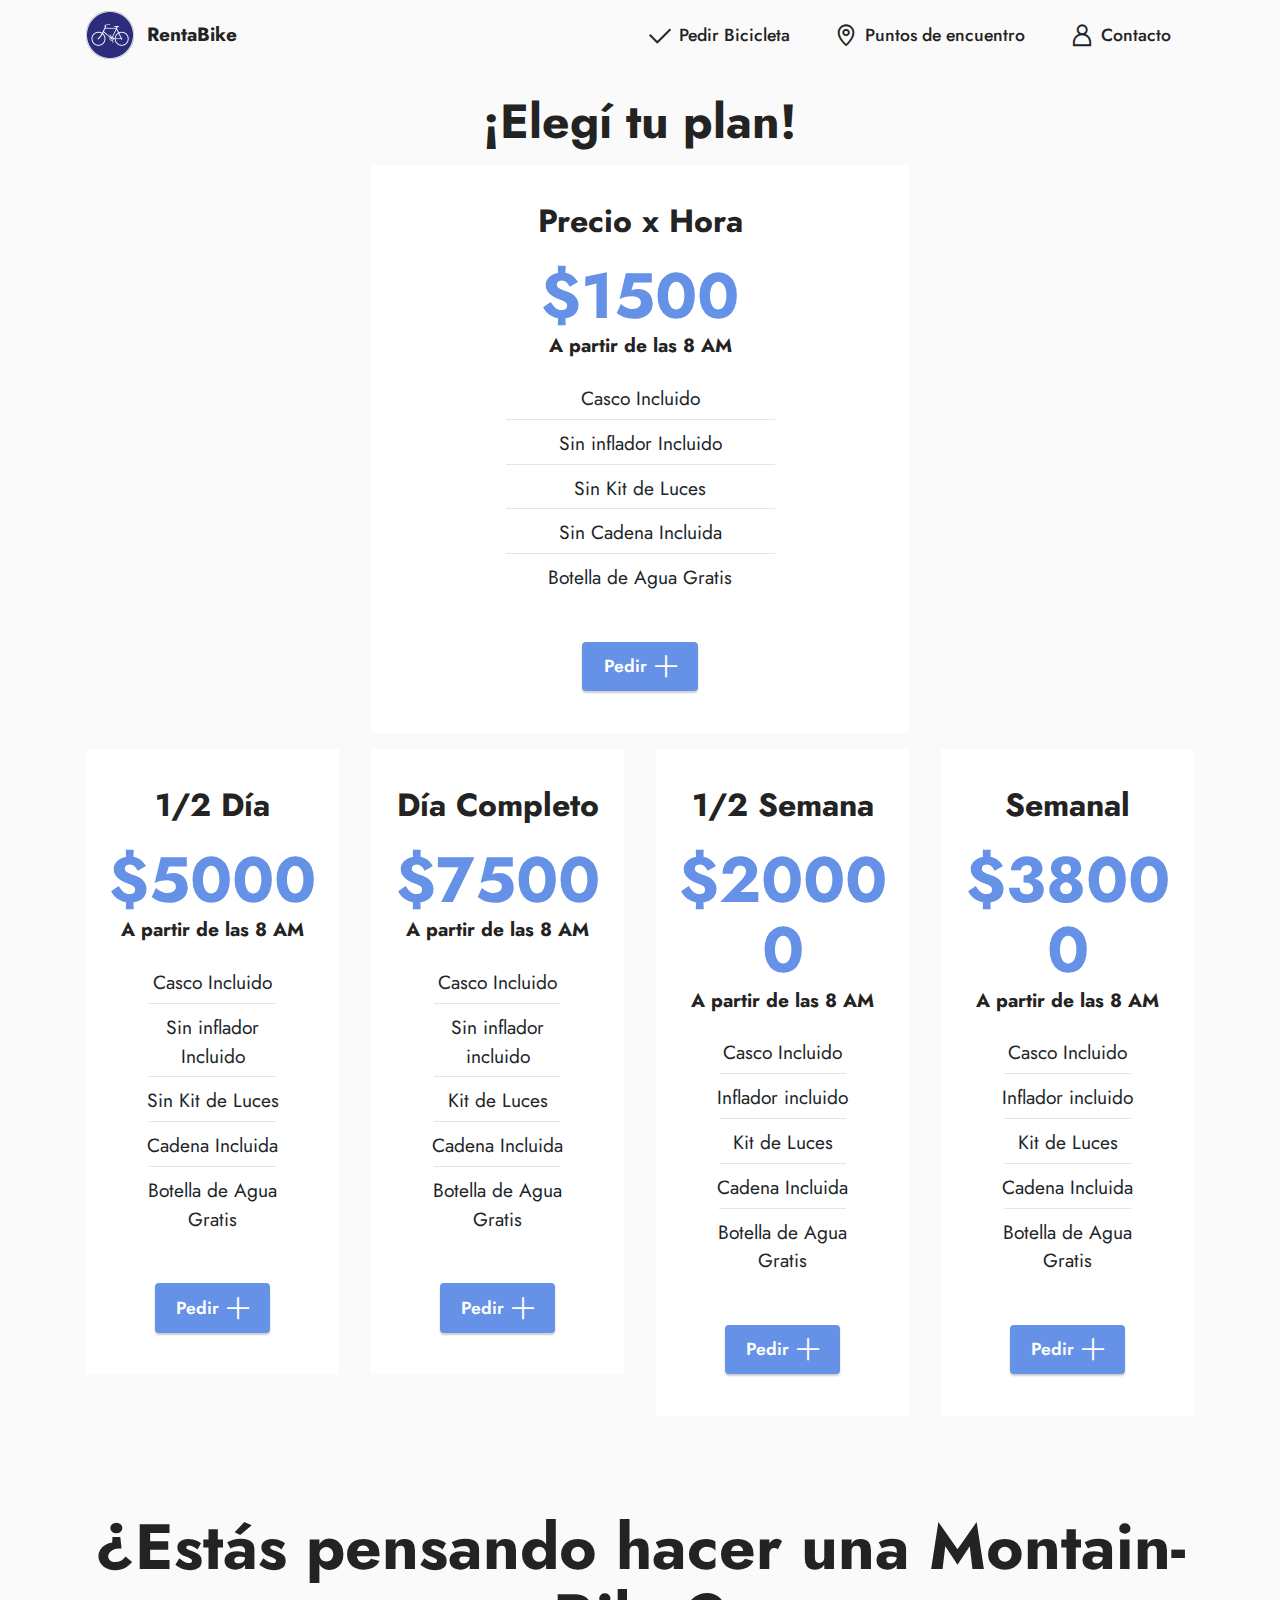
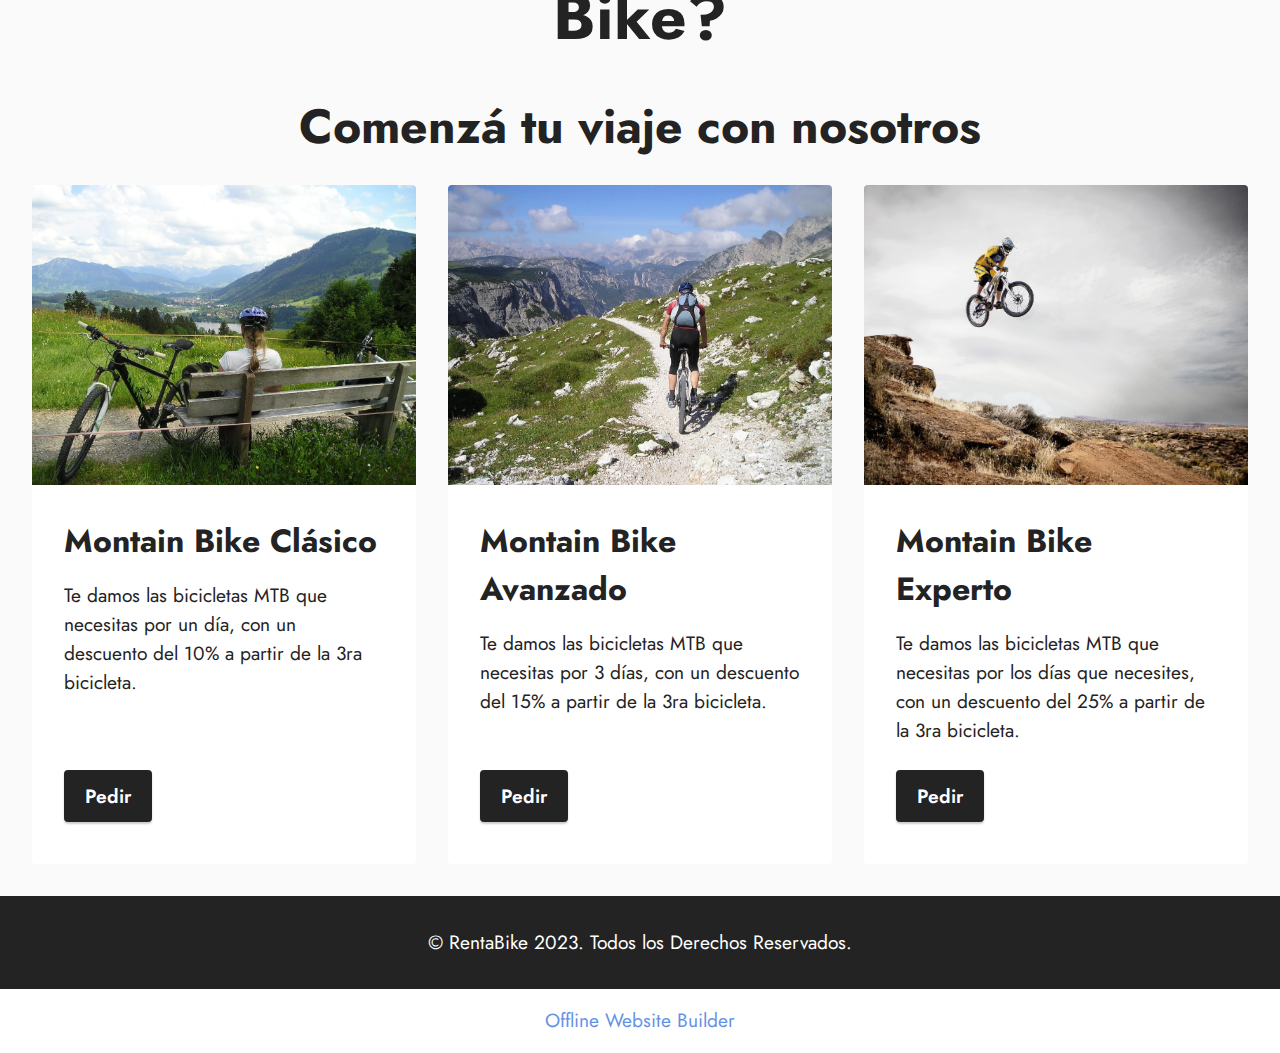
==== page1.html @ 51bd8c71 "Primer Commit" ====
<!DOCTYPE html>
<html  >
<head>
  <!-- Site made with Mobirise Website Builder v5.9.6, https://mobirise.com -->
  <meta charset="UTF-8">
  <meta http-equiv="X-UA-Compatible" content="IE=edge">
  <meta name="generator" content="Mobirise v5.9.6, mobirise.com">
  <meta name="viewport" content="width=device-width, initial-scale=1, minimum-scale=1">
  <link rel="shortcut icon" href="assets/images/mbr-96x96.png" type="image/x-icon">
  <meta name="description" content="">
  
  
  <title>Bicicletas</title>
  <link rel="stylesheet" href="assets/web/assets/mobirise-icons2/mobirise2.css">
  <link rel="stylesheet" href="assets/bootstrap/css/bootstrap.min.css">
  <link rel="stylesheet" href="assets/bootstrap/css/bootstrap-grid.min.css">
  <link rel="stylesheet" href="assets/bootstrap/css/bootstrap-reboot.min.css">
  <link rel="stylesheet" href="assets/dropdown/css/style.css">
  <link rel="stylesheet" href="assets/socicon/css/styles.css">
  <link rel="stylesheet" href="assets/theme/css/style.css">
  <link rel="preload" href="https://fonts.googleapis.com/css?family=Jost:100,200,300,400,500,600,700,800,900,100i,200i,300i,400i,500i,600i,700i,800i,900i&display=swap" as="style" onload="this.onload=null;this.rel='stylesheet'">
  <noscript><link rel="stylesheet" href="https://fonts.googleapis.com/css?family=Jost:100,200,300,400,500,600,700,800,900,100i,200i,300i,400i,500i,600i,700i,800i,900i&display=swap"></noscript>
  <link rel="preload" as="style" href="assets/mobirise/css/mbr-additional.css"><link rel="stylesheet" href="assets/mobirise/css/mbr-additional.css" type="text/css">

  
  
  
</head>
<body>
  
  <section data-bs-version="5.1" class="menu menu2 cid-tW7ZbCEOhx" once="menu" id="menu2-1k">
    
    <nav class="navbar navbar-dropdown navbar-expand-lg">
        <div class="container">
            <div class="navbar-brand">
                <span class="navbar-logo">
                    <a href="index.html">
                        <img src="assets/images/mbr-96x96.png" alt="Home" style="height: 3rem;">
                    </a>
                </span>
                <span class="navbar-caption-wrap"><a class="navbar-caption text-black text-primary display-7" href="index.html">RentaBike</a></span>
            </div>
            <button class="navbar-toggler" type="button" data-toggle="collapse" data-bs-toggle="collapse" data-target="#navbarSupportedContent" data-bs-target="#navbarSupportedContent" aria-controls="navbarNavAltMarkup" aria-expanded="false" aria-label="Toggle navigation">
                <div class="hamburger">
                    <span></span>
                    <span></span>
                    <span></span>
                    <span></span>
                </div>
            </button>
            <div class="collapse navbar-collapse" id="navbarSupportedContent">
                <ul class="navbar-nav nav-dropdown nav-right" data-app-modern-menu="true"><li class="nav-item"><a class="nav-link link text-black text-primary display-4" href="page1.html"><span class="mobi-mbri mobi-mbri-success mbr-iconfont mbr-iconfont-btn"></span>Pedir Bicicleta</a></li><li class="nav-item"><a class="nav-link link text-black text-primary display-4" href="page2.html"><span class="mobi-mbri mobi-mbri-map-pin mbr-iconfont mbr-iconfont-btn"></span>Puntos de encuentro</a></li>
                    <li class="nav-item"><a class="nav-link link text-black text-primary display-4" href="page3.html"><span class="mobi-mbri mobi-mbri-user mbr-iconfont mbr-iconfont-btn"></span>Contacto</a></li></ul>
                
                
            </div>
        </div>
    </nav>
</section>

<section data-bs-version="5.1" class="social2 cid-tW6Qi26szU" id="share2-2">
    
     
    
    
    

    <div class="container">
        <div class="media-container-row">
            <div class="col-12">
                <h3 class="mbr-section-title align-center mb-3 mbr-fonts-style display-2">
                    <strong>¡Elegí tu plan!</strong></h3>
                <div>
                    <div class="mbr-social-likes align-center" data-counters="false">
                        
                        
                        
                        
                        
                        
                    </div>
                </div>
            </div>
        </div>
    </div>
</section>

<section data-bs-version="5.1" class="pricing2 cid-tWdb8xZKdQ" id="pricing2-1r">
    

    
    
    <div class="container">
        <div class="row justify-content-center">
            <div class="col-12 col-md-6 align-center">
                <div class="plan">
                    <div class="plan-header">
                        <h6 class="plan-title mbr-fonts-style mb-3 display-5">
                            <strong>Precio x Hora</strong></h6>
                        <div class="plan-price">
                            <p class="price mbr-fonts-style m-0 display-1"><strong>$1500</strong></p>
                            <p class="price-term mbr-fonts-style mb-3 display-7"><strong>A partir de las 8 AM</strong></p>
                        </div>
                    </div>
                    <div class="plan-body">
                        <div class="plan-list mb-4">
                            <ul class="list-group mbr-fonts-style list-group-flush display-7">
                                <li class="list-group-item">Casco Incluido</li><li class="list-group-item">Sin inflador Incluido</li><li class="list-group-item">Sin Kit de Luces</li><li class="list-group-item">Sin Cadena Incluida</li><li class="list-group-item"><span style="background-color: transparent; font-size: 1.2rem;">Botella de Agua Gratis</span></li>
                            </ul>
                        </div>
                        <div class="mbr-section-btn text-center"><a href="page11.html" class="btn btn-primary display-4"><span class="mobi-mbri mobi-mbri-plus mbr-iconfont mbr-iconfont-btn"></span>Pedir</a></div>
                    </div>
                </div>
            </div>
            
            
            
        </div>
    </div>
</section>

<section data-bs-version="5.1" class="pricing2 cid-tWdaLmW8E3" id="pricing2-1q">
    

    
    
    <div class="container">
        <div class="row justify-content-center">
            <div class="col-12 col-md-6 align-center col-lg-3">
                <div class="plan">
                    <div class="plan-header">
                        <h6 class="plan-title mbr-fonts-style mb-3 display-5">
                            <strong>1/2 Día</strong></h6>
                        <div class="plan-price">
                            <p class="price mbr-fonts-style m-0 display-1"><strong>$5000</strong></p>
                            <p class="price-term mbr-fonts-style mb-3 display-7"><strong>A partir de las 8 AM</strong></p>
                        </div>
                    </div>
                    <div class="plan-body">
                        <div class="plan-list mb-4">
                            <ul class="list-group mbr-fonts-style list-group-flush display-7">
                                <li class="list-group-item">Casco Incluido</li><li class="list-group-item">Sin inflador Incluido</li><li class="list-group-item"><span style="background-color: transparent; font-size: 1.2rem;">Sin Kit de Luces</span></li><li class="list-group-item"><span style="background-color: transparent; font-size: 1.2rem;">Cadena Incluida</span></li><li class="list-group-item">Botella de Agua Gratis</li>
                            </ul>
                        </div>
                        <div class="mbr-section-btn text-center"><a href="page4.html" class="btn btn-primary display-4"><span class="mobi-mbri mobi-mbri-plus mbr-iconfont mbr-iconfont-btn"></span>Pedir</a></div>
                    </div>
                </div>
            </div>
            <div class="col-12 col-md-6 align-center col-lg-3">
                <div class="plan">
                    <div class="plan-header">
                        <h6 class="plan-title mbr-fonts-style mb-3 display-5">
                            <strong>Día Completo</strong></h6>
                        <div class="plan-price">
                            <p class="price mbr-fonts-style m-0 display-1"><strong>$7500</strong></p>
                            <p class="price-term mbr-fonts-style mb-3 display-7"><strong>A partir de las 8 AM</strong></p>
                        </div>
                    </div>
                    <div class="plan-body">
                        <div class="plan-list mb-4">
                            <ul class="list-group mbr-fonts-style list-group-flush display-7">
                                <li class="list-group-item">Casco Incluido</li><li class="list-group-item">Sin inflador incluido</li><li class="list-group-item">Kit de Luces</li><li class="list-group-item">Cadena Incluida</li><li class="list-group-item">Botella de Agua Gratis</li>
                            </ul>
                        </div>
                        <div class="mbr-section-btn text-center"><a href="page6.html" class="btn btn-primary display-4"><span class="mobi-mbri mobi-mbri-plus mbr-iconfont mbr-iconfont-btn"></span>Pedir</a></div>
                    </div>
                </div>
            </div>
            <div class="col-12 col-md-6 align-center col-lg-3">
                <div class="plan">
                    <div class="plan-header">
                        <h6 class="plan-title mbr-fonts-style mb-3 display-5">
                            <strong>1/2 Semana</strong></h6>
                        <div class="plan-price">
                            <p class="price mbr-fonts-style m-0 display-1"><strong>$20000</strong></p>
                            <p class="price-term mbr-fonts-style mb-3 display-7"><strong>A partir de las 8 AM</strong></p>
                        </div>
                    </div>
                    <div class="plan-body">
                        <div class="plan-list mb-4">
                            <ul class="list-group mbr-fonts-style list-group-flush display-7">
                                <li class="list-group-item">Casco Incluido</li><li class="list-group-item">Inflador incluido</li><li class="list-group-item">Kit de Luces</li><li class="list-group-item">Cadena Incluida</li><li class="list-group-item">Botella de Agua Gratis</li>
                            </ul>
                        </div>
                        <div class="mbr-section-btn text-center"><a href="page7.html" class="btn btn-primary display-4"><span class="mobi-mbri mobi-mbri-plus mbr-iconfont mbr-iconfont-btn"></span>Pedir</a></div>
                    </div>
                </div>
            </div>
            <div class="col-12 col-md-6 align-center col-lg-3">
                <div class="plan">
                    <div class="plan-header">
                        <h6 class="plan-title mbr-fonts-style mb-3 display-5">
                            <strong>Semanal</strong></h6>
                        <div class="plan-price">
                            <p class="price mbr-fonts-style m-0 display-1"><strong>$38000</strong></p>
                            <p class="price-term mbr-fonts-style mb-3 display-7"><strong>A partir de las 8 AM</strong></p>
                        </div>
                    </div>
                    <div class="plan-body">
                        <div class="plan-list mb-4">
                            <ul class="list-group mbr-fonts-style list-group-flush display-7">
                                <li class="list-group-item">Casco Incluido</li><li class="list-group-item"><span style="background-color: transparent; font-size: 1.2rem;">Inflador incluido</span><br></li>
                                <li class="list-group-item">Kit de Luces</li><li class="list-group-item">Cadena Incluida</li>
                                <li class="list-group-item">Botella de Agua Gratis</li>
                            </ul>
                        </div>
                        <div class="mbr-section-btn text-center"><a href="page5.html" class="btn btn-primary display-4"><span class="mobi-mbri mobi-mbri-plus mbr-iconfont mbr-iconfont-btn"></span>Pedir</a></div>
                    </div>
                </div>
            </div>
        </div>
    </div>
</section>

<section data-bs-version="5.1" class="social1 cid-tW6UakWkNf" id="share1-7">
    
    

    
    

    <div class="container">
        <div class="media-container-row">
            <div class="col-12">
                <h3 class="mbr-section-title mb-3 align-center mbr-fonts-style display-1"><strong>¿Estás pensando hacer una Montain-Bike?</strong></h3>
                <div>
                    <div class="mbr-social-likes align-center">
                        
                        
                        
                        
                        
                        
                    </div>
                </div>
            </div>
        </div>
    </div>
</section>

<section data-bs-version="5.1" class="features4 cid-tW6URgo2TS" id="features4-8">
    
    
    <div class="container-fluid">
        <div class="mbr-section-head">
            <h4 class="mbr-section-title mbr-fonts-style align-center mb-0 display-2"><strong>Comenzá tu viaje con nosotros</strong></h4>
            
        </div>
        <div class="row mt-4">
            <div class="item features-image сol-12 col-md-6 col-lg-4">
                <div class="item-wrapper">
                    <div class="item-img">
                        <img src="assets/images/mbr-1139x854.jpg" alt="Mobirise Website Builder" title="">
                    </div>
                    <div class="item-content">
                        <h5 class="item-title mbr-fonts-style display-5"><strong>Montain Bike Clásico</strong></h5>
                        
                        <p class="mbr-text mbr-fonts-style mt-3 display-7">Te damos las bicicletas MTB que necesitas por un día, con un descuento del 10% a partir de la 3ra bicicleta.</p>
                    </div>
                    <div class="mbr-section-btn item-footer mt-2"><a href="page8.html" class="btn item-btn btn-black display-7">Pedir</a></div>
                </div>
            </div>
            <div class="item features-image сol-12 col-md-6 col-lg-4">
                <div class="item-wrapper">
                    <div class="item-img">
                        <img src="assets/images/mbr-1-1139x854.jpg" alt="Mobirise Website Builder" title="">
                    </div>
                    <div class="item-content">
                        <h5 class="item-title mbr-fonts-style display-5"><strong>Montain Bike Avanzado</strong></h5>
                        
                        <p class="mbr-text mbr-fonts-style mt-3 display-7">Te damos las bicicletas MTB que necesitas por 3 días, con un descuento del 15% a partir de la 3ra bicicleta.</p>
                    </div>
                    <div class="mbr-section-btn item-footer mt-2"><a href="page9.html" class="btn item-btn btn-black display-7">Pedir</a></div>
                </div>
            </div>
            <div class="item features-image сol-12 col-md-6 col-lg-4">
                <div class="item-wrapper">
                    <div class="item-img">
                        <img src="assets/images/mbr-1139x759.jpg" alt="Mobirise Website Builder" title="">
                    </div>
                    <div class="item-content">
                        <h5 class="item-title mbr-fonts-style display-5"><strong>Montain Bike Experto</strong></h5>
                        
                        <p class="mbr-text mbr-fonts-style mt-3 display-7">Te damos las bicicletas MTB que necesitas por los días que necesites, con un descuento del 25% a partir de la 3ra bicicleta.<br></p>
                    </div>
                    <div class="mbr-section-btn item-footer mt-2"><a href="page10.html" class="btn item-btn btn-black display-7">Pedir</a></div>
                </div>
            </div>

        </div>
    </div>
</section>

<section data-bs-version="5.1" class="footer3 cid-tW7lZxA2Q6" once="footers" id="footer3-c">

    

    

    <div class="container">
        <div class="row align-center mbr-white">
            
            
            <div class="row row-copirayt">
                <p class="mbr-text mb-0 mbr-fonts-style mbr-white align-center display-7">
                    © RentaBike 2023. Todos los Derechos Reservados.
                </p>
            </div>
        </div>
    </div>
</section><section class="display-7" style="padding: 0;align-items: center;justify-content: center;flex-wrap: wrap;    align-content: center;display: flex;position: relative;height: 4rem;"><a href="https://mobiri.se/3109960" style="flex: 1 1;height: 4rem;position: absolute;width: 100%;z-index: 1;"><img alt="" style="height: 4rem;" src="[data-uri]"></a><p style="margin: 0;text-align: center;" class="display-7">&#8204;</p><a style="z-index:1" href="https://mobirise.com/offline-website-builder.html">Offline Website Builder</a></section><script src="assets/bootstrap/js/bootstrap.bundle.min.js"></script>  <script src="assets/smoothscroll/smooth-scroll.js"></script>  <script src="assets/ytplayer/index.js"></script>  <script src="assets/dropdown/js/navbar-dropdown.js"></script>  <script src="assets/sociallikes/social-likes.js"></script>  <script src="assets/theme/js/script.js"></script>  
  
  
</body>
</html>
---- assets/web/assets/mobirise-icons2/mobirise2.css ----
@font-face {
  font-family: 'Moririse2';
  font-display: swap;
  src:  url('mobirise2.eot?f2bix4');
  src:  url('mobirise2.eot?f2bix4#iefix') format('embedded-opentype'),
    url('mobirise2.ttf?f2bix4') format('truetype'),
    url('mobirise2.woff?f2bix4') format('woff'),
    url('mobirise2.svg?f2bix4#mobirise2') format('svg');
  font-weight: normal;
  font-style: normal;
}

[class^="mobi-"], [class*=" mobi-"] {
  /* use !important to prevent issues with browser extensions that change fonts */
  font-family: 'Moririse2' !important;
  speak: none;
  font-style: normal;
  font-weight: normal;
  font-variant: normal;
  text-transform: none;
  line-height: 1;

  /* Better Font Rendering =========== */
  -webkit-font-smoothing: antialiased;
  -moz-osx-font-smoothing: grayscale;
}

.mobi-mbri-add-submenu:before {
  content: "\e900";
}
.mobi-mbri-alert:before {
  content: "\e901";
}
.mobi-mbri-align-center:before {
  content: "\e902";
}
.mobi-mbri-align-justify:before {
  content: "\e903";
}
.mobi-mbri-align-left:before {
  content: "\e904";
}
.mobi-mbri-align-right:before {
  content: "\e905";
}
.mobi-mbri-android:before {
  content: "\e906";
}
.mobi-mbri-apple:before {
  content: "\e907";
}
.mobi-mbri-arrow-down:before {
  content: "\e908";
}
.mobi-mbri-arrow-next:before {
  content: "\e909";
}
.mobi-mbri-arrow-prev:before {
  content: "\e90a";
}
.mobi-mbri-arrow-up:before {
  content: "\e90b";
}
.mobi-mbri-bold:before {
  content: "\e90c";
}
.mobi-mbri-bookmark:before {
  content: "\e90d";
}
.mobi-mbri-bootstrap:before {
  content: "\e90e";
}
.mobi-mbri-briefcase:before {
  content: "\e90f";
}
.mobi-mbri-browse:before {
  content: "\e910";
}
.mobi-mbri-bulleted-list:before {
  content: "\e911";
}
.mobi-mbri-calendar:before {
  content: "\e912";
}
.mobi-mbri-camera:before {
  content: "\e913";
}
.mobi-mbri-cart-add:before {
  content: "\e914";
}
.mobi-mbri-cart-full:before {
  content: "\e915";
}
.mobi-mbri-cash:before {
  content: "\e916";
}
.mobi-mbri-change-style:before {
  content: "\e917";
}
.mobi-mbri-chat:before {
  content: "\e918";
}
.mobi-mbri-clock:before {
  content: "\e919";
}
.mobi-mbri-close:before {
  content: "\e91a";
}
.mobi-mbri-cloud:before {
  content: "\e91b";
}
.mobi-mbri-code:before {
  content: "\e91c";
}
.mobi-mbri-contact-form:before {
  content: "\e91d";
}
.mobi-mbri-credit-card:before {
  content: "\e91e";
}
.mobi-mbri-cursor-click:before {
  content: "\e91f";
}
.mobi-mbri-cust-feedback:before {
  content: "\e920";
}
.mobi-mbri-database:before {
  content: "\e921";
}
.mobi-mbri-delivery:before {
  content: "\e922";
}
.mobi-mbri-desktop:before {
  content: "\e923";
}
.mobi-mbri-devices:before {
  content: "\e924";
}
.mobi-mbri-down:before {
  content: "\e925";
}
.mobi-mbri-download-2:before {
  content: "\e926";
}
.mobi-mbri-download:before {
  content: "\e927";
}
.mobi-mbri-drag-n-drop-2:before {
  content: "\e928";
}
.mobi-mbri-drag-n-drop:before {
  content: "\e929";
}
.mobi-mbri-edit-2:before {
  content: "\e92a";
}
.mobi-mbri-edit:before {
  content: "\e92b";
}
.mobi-mbri-error:before {
  content: "\e92c";
}
.mobi-mbri-extension:before {
  content: "\e92d";
}
.mobi-mbri-features:before {
  content: "\e92e";
}
.mobi-mbri-file:before {
  content: "\e92f";
}
.mobi-mbri-flag:before {
  content: "\e930";
}
.mobi-mbri-folder:before {
  content: "\e931";
}
.mobi-mbri-gift:before {
  content: "\e932";
}
.mobi-mbri-github:before {
  content: "\e933";
}
.mobi-mbri-globe-2:before {
  content: "\e934";
}
.mobi-mbri-globe:before {
  content: "\e935";
}
.mobi-mbri-growing-chart:before {
  content: "\e936";
}
.mobi-mbri-hearth:before {
  content: "\e937";
}
.mobi-mbri-help:before {
  content: "\e938";
}
.mobi-mbri-home:before {
  content: "\e939";
}
.mobi-mbri-hot-cup:before {
  content: "\e93a";
}
.mobi-mbri-idea:before {
  content: "\e93b";
}
.mobi-mbri-image-gallery:before {
  content: "\e93c";
}
.mobi-mbri-image-slider:before {
  content: "\e93d";
}
.mobi-mbri-info:before {
  content: "\e93e";
}
.mobi-mbri-italic:before {
  content: "\e93f";
}
.mobi-mbri-key:before {
  content: "\e940";
}
.mobi-mbri-laptop:before {
  content: "\e941";
}
.mobi-mbri-layers:before {
  content: "\e942";
}
.mobi-mbri-left-right:before {
  content: "\e943";
}
.mobi-mbri-left:before {
  content: "\e944";
}
.mobi-mbri-letter:before {
  content: "\e945";
}
.mobi-mbri-like:before {
  content: "\e946";
}
.mobi-mbri-link:before {
  content: "\e947";
}
.mobi-mbri-lock:before {
  content: "\e948";
}
.mobi-mbri-login:before {
  content: "\e949";
}
.mobi-mbri-logout:before {
  content: "\e94a";
}
.mobi-mbri-magic-stick:before {
  content: "\e94b";
}
.mobi-mbri-map-pin:before {
  content: "\e94c";
}
.mobi-mbri-menu:before {
  content: "\e94d";
}
.mobi-mbri-mobile-2:before {
  content: "\e94e";
}
.mobi-mbri-mobile-horizontal:before {
  content: "\e94f";
}
.mobi-mbri-mobile:before {
  content: "\e950";
}
.mobi-mbri-mobirise:before {
  content: "\e951";
}
.mobi-mbri-more-horizontal:before {
  content: "\e952";
}
.mobi-mbri-more-vertical:before {
  content: "\e953";
}
.mobi-mbri-music:before {
  content: "\e954";
}
.mobi-mbri-new-file:before {
  content: "\e955";
}
.mobi-mbri-numbered-list:before {
  content: "\e956";
}
.mobi-mbri-opened-folder:before {
  content: "\e957";
}
.mobi-mbri-pages:before {
  content: "\e958";
}
.mobi-mbri-paper-plane:before {
  content: "\e959";
}
.mobi-mbri-paperclip:before {
  content: "\e95a";
}
.mobi-mbri-phone:before {
  content: "\e95b";
}
.mobi-mbri-photo:before {
  content: "\e95c";
}
.mobi-mbri-photos:before {
  content: "\e95d";
}
.mobi-mbri-pin:before {
  content: "\e95e";
}
.mobi-mbri-play:before {
  content: "\e95f";
}
.mobi-mbri-plus:before {
  content: "\e960";
}
.mobi-mbri-preview:before {
  content: "\e961";
}
.mobi-mbri-print:before {
  content: "\e962";
}
.mobi-mbri-protect:before {
  content: "\e963";
}
.mobi-mbri-question:before {
  content: "\e964";
}
.mobi-mbri-quote-left:before {
  content: "\e965";
}
.mobi-mbri-quote-right:before {
  content: "\e966";
}
.mobi-mbri-redo:before {
  content: "\e967";
}
.mobi-mbri-refresh:before {
  content: "\e968";
}
.mobi-mbri-responsive-2:before {
  content: "\e969";
}
.mobi-mbri-responsive:before {
  content: "\e96a";
}
.mobi-mbri-right:before {
  content: "\e96b";
}
.mobi-mbri-rocket:before {
  content: "\e96c";
}
.mobi-mbri-sad-face:before {
  content: "\e96d";
}
.mobi-mbri-sale:before {
  content: "\e96e";
}
.mobi-mbri-save:before {
  content: "\e96f";
}
.mobi-mbri-search:before {
  content: "\e970";
}
.mobi-mbri-setting-2:before {
  content: "\e971";
}
.mobi-mbri-setting-3:before {
  content: "\e972";
}
.mobi-mbri-setting:before {
  content: "\e973";
}
.mobi-mbri-share:before {
  content: "\e974";
}
.mobi-mbri-shopping-bag:before {
  content: "\e975";
}
.mobi-mbri-shopping-basket:before {
  content: "\e976";
}
.mobi-mbri-shopping-cart:before {
  content: "\e977";
}
.mobi-mbri-sites:before {
  content: "\e978";
}
.mobi-mbri-smile-face:before {
  content: "\e979";
}
.mobi-mbri-speed:before {
  content: "\e97a";
}
.mobi-mbri-star:before {
  content: "\e97b";
}
.mobi-mbri-success:before {
  content: "\e97c";
}
.mobi-mbri-sun:before {
  content: "\e97d";
}
.mobi-mbri-sun2:before {
  content: "\e97e";
}
.mobi-mbri-tablet-vertical:before {
  content: "\e97f";
}
.mobi-mbri-tablet:before {
  content: "\e980";
}
.mobi-mbri-target:before {
  content: "\e981";
}
.mobi-mbri-timer:before {
  content: "\e982";
}
.mobi-mbri-to-ftp:before {
  content: "\e983";
}
.mobi-mbri-to-local-drive:before {
  content: "\e984";
}
.mobi-mbri-touch-swipe:before {
  content: "\e985";
}
.mobi-mbri-touch:before {
  content: "\e986";
}
.mobi-mbri-trash:before {
  content: "\e987";
}
.mobi-mbri-underline:before {
  content: "\e988";
}
.mobi-mbri-undo:before {
  content: "\e989";
}
.mobi-mbri-unlink:before {
  content: "\e98a";
}
.mobi-mbri-unlock:before {
  content: "\e98b";
}
.mobi-mbri-up-down:before {
  content: "\e98c";
}
.mobi-mbri-up:before {
  content: "\e98d";
}
.mobi-mbri-update:before {
  content: "\e98e";
}
.mobi-mbri-upload-2:before {
  content: "\e98f";
}
.mobi-mbri-upload:before {
  content: "\e990";
}
.mobi-mbri-user-2:before {
  content: "\e991";
}
.mobi-mbri-user:before {
  content: "\e992";
}
.mobi-mbri-users:before {
  content: "\e993";
}
.mobi-mbri-video-play:before {
  content: "\e994";
}
.mobi-mbri-video:before {
  content: "\e995";
}
.mobi-mbri-watch:before {
  content: "\e996";
}
.mobi-mbri-website-theme-2:before {
  content: "\e997";
}
.mobi-mbri-website-theme:before {
  content: "\e998";
}
.mobi-mbri-wifi:before {
  content: "\e999";
}
.mobi-mbri-windows:before {
  content: "\e99a";
}
.mobi-mbri-zoom-in:before {
  content: "\e99b";
}
.mobi-mbri-zoom-out:before {
  content: "\e99c";
}
---- assets/dropdown/css/style.css ----
.navbar-dropdown {
  left: 0;
  padding: 0;
  position: absolute;
  right: 0;
  top: 0;
  transition: all 0.45s ease;
  z-index: 1030;
  background: #282828; }
  .navbar-dropdown .navbar-logo {
    margin-right: 0.8rem;
    transition: margin 0.3s ease-in-out;
    vertical-align: middle; }
    .navbar-dropdown .navbar-logo img {
      height: 3.125rem;
      transition: all 0.3s ease-in-out; }
    .navbar-dropdown .navbar-logo.mbr-iconfont {
      font-size: 3.125rem;
      line-height: 3.125rem; }
  .navbar-dropdown .navbar-caption {
    font-weight: 700;
    white-space: normal;
    vertical-align: -4px;
    line-height: 3.125rem !important; }
    .navbar-dropdown .navbar-caption, .navbar-dropdown .navbar-caption:hover {
      color: inherit;
      text-decoration: none; }
  .navbar-dropdown .mbr-iconfont + .navbar-caption {
    vertical-align: -1px; }
  .navbar-dropdown.navbar-fixed-top {
    position: fixed; }
  .navbar-dropdown .navbar-brand span {
    vertical-align: -4px; }
  .navbar-dropdown.bg-color.transparent {
    background: none; }
  .navbar-dropdown.navbar-short .navbar-brand {
    padding: 0.625rem 0; }
    .navbar-dropdown.navbar-short .navbar-brand span {
      vertical-align: -1px; }
  .navbar-dropdown.navbar-short .navbar-caption {
    line-height: 2.375rem !important;
    vertical-align: -2px; }
  .navbar-dropdown.navbar-short .navbar-logo {
    margin-right: 0.5rem; }
    .navbar-dropdown.navbar-short .navbar-logo img {
      height: 2.375rem; }
    .navbar-dropdown.navbar-short .navbar-logo.mbr-iconfont {
      font-size: 2.375rem;
      line-height: 2.375rem; }
  .navbar-dropdown.navbar-short .mbr-table-cell {
    height: 3.625rem; }
  .navbar-dropdown .navbar-close {
    left: 0.6875rem;
    position: fixed;
    top: 0.75rem;
    z-index: 1000; }
  .navbar-dropdown .hamburger-icon {
    content: "";
    display: inline-block;
    vertical-align: middle;
    width: 16px;
    -webkit-box-shadow: 0 -6px 0 1px #282828,0 0 0 1px #282828,0 6px 0 1px #282828;
    -moz-box-shadow: 0 -6px 0 1px #282828,0 0 0 1px #282828,0 6px 0 1px #282828;
    box-shadow: 0 -6px 0 1px #282828,0 0 0 1px #282828,0 6px 0 1px #282828; }

.dropdown-menu .dropdown-toggle[data-toggle="dropdown-submenu"]::after {
  border-bottom: 0.35em solid transparent;
  border-left: 0.35em solid;
  border-right: 0;
  border-top: 0.35em solid transparent;
  margin-left: 0.3rem; }

.dropdown-menu .dropdown-item:focus {
  outline: 0; }

.nav-dropdown {
  font-size: 0.75rem;
  font-weight: 500;
  height: auto !important; }
  .nav-dropdown .nav-btn {
    padding-left: 1rem; }
  .nav-dropdown .link {
    margin: .667em 1.667em;
    font-weight: 500;
    padding: 0;
    transition: color .2s ease-in-out; }
    .nav-dropdown .link.dropdown-toggle {
      margin-right: 2.583em; }
      .nav-dropdown .link.dropdown-toggle::after {
        margin-left: .25rem;
        border-top: 0.35em solid;
        border-right: 0.35em solid transparent;
        border-left: 0.35em solid transparent;
        border-bottom: 0; }
      .nav-dropdown .link.dropdown-toggle[aria-expanded="true"] {
        margin: 0;
        padding: 0.667em 3.263em  0.667em 1.667em; }
  .nav-dropdown .link::after,
  .nav-dropdown .dropdown-item::after {
    color: inherit; }
  .nav-dropdown .btn {
    font-size: 0.75rem;
    font-weight: 700;
    letter-spacing: 0;
    margin-bottom: 0;
    padding-left: 1.25rem;
    padding-right: 1.25rem; }
  .nav-dropdown .dropdown-menu {
    border-radius: 0;
    border: 0;
    left: 0;
    margin: 0;
    padding-bottom: 1.25rem;
    padding-top: 1.25rem;
    position: relative; }
  .nav-dropdown .dropdown-submenu {
    margin-left: 0.125rem;
    top: 0; }
  .nav-dropdown .dropdown-item {
    font-weight: 500;
    line-height: 2;
    padding: 0.3846em 4.615em 0.3846em 1.5385em;
    position: relative;
    transition: color .2s ease-in-out, background-color .2s ease-in-out; }
    .nav-dropdown .dropdown-item::after {
      margin-top: -0.3077em;
      position: absolute;
      right: 1.1538em;
      top: 50%; }
    .nav-dropdown .dropdown-item:focus, .nav-dropdown .dropdown-item:hover {
      background: none; }

@media (max-width: 767px) {
  .nav-dropdown.navbar-toggleable-sm {
    bottom: 0;
    display: none;
    left: 0;
    overflow-x: hidden;
    position: fixed;
    top: 0;
    transform: translateX(-100%);
    -ms-transform: translateX(-100%);
    -webkit-transform: translateX(-100%);
    width: 18.75rem;
    z-index: 999; } }
.nav-dropdown.navbar-toggleable-xl {
  bottom: 0;
  display: none;
  left: 0;
  overflow-x: hidden;
  position: fixed;
  top: 0;
  transform: translateX(-100%);
  -ms-transform: translateX(-100%);
  -webkit-transform: translateX(-100%);
  width: 18.75rem;
  z-index: 999; }

.nav-dropdown-sm {
  display: block !important;
  overflow-x: hidden;
  overflow: auto;
  padding-top: 3.875rem; }
  .nav-dropdown-sm::after {
    content: "";
    display: block;
    height: 3rem;
    width: 100%; }
  .nav-dropdown-sm.collapse.in ~ .navbar-close {
    display: block !important; }
  .nav-dropdown-sm.collapsing, .nav-dropdown-sm.collapse.in {
    transform: translateX(0);
    -ms-transform: translateX(0);
    -webkit-transform: translateX(0);
    transition: all 0.25s ease-out;
    -webkit-transition: all 0.25s ease-out;
    background: #282828; }
  .nav-dropdown-sm.collapsing[aria-expanded="false"] {
    transform: translateX(-100%);
    -ms-transform: translateX(-100%);
    -webkit-transform: translateX(-100%); }
  .nav-dropdown-sm .nav-item {
    display: block;
    margin-left: 0 !important;
    padding-left: 0; }
  .nav-dropdown-sm .link,
  .nav-dropdown-sm .dropdown-item {
    border-top: 1px dotted rgba(255, 255, 255, 0.1);
    font-size: 0.8125rem;
    line-height: 1.6;
    margin: 0 !important;
    padding: 0.875rem 2.4rem 0.875rem 1.5625rem !important;
    position: relative;
    white-space: normal; }
    .nav-dropdown-sm .link:focus, .nav-dropdown-sm .link:hover,
    .nav-dropdown-sm .dropdown-item:focus,
    .nav-dropdown-sm .dropdown-item:hover {
      background: rgba(0, 0, 0, 0.2) !important;
      color: #c0a375; }
  .nav-dropdown-sm .nav-btn {
    position: relative;
    padding: 1.5625rem 1.5625rem 0 1.5625rem; }
    .nav-dropdown-sm .nav-btn::before {
      border-top: 1px dotted rgba(255, 255, 255, 0.1);
      content: "";
      left: 0;
      position: absolute;
      top: 0;
      width: 100%; }
    .nav-dropdown-sm .nav-btn + .nav-btn {
      padding-top: 0.625rem; }
      .nav-dropdown-sm .nav-btn + .nav-btn::before {
        display: none; }
  .nav-dropdown-sm .btn {
    padding: 0.625rem 0; }
  .nav-dropdown-sm .dropdown-toggle[data-toggle="dropdown-submenu"]::after {
    margin-left: .25rem;
    border-top: 0.35em solid;
    border-right: 0.35em solid transparent;
    border-left: 0.35em solid transparent;
    border-bottom: 0; }
  .nav-dropdown-sm .dropdown-toggle[data-toggle="dropdown-submenu"][aria-expanded="true"]::after {
    border-top: 0;
    border-right: 0.35em solid transparent;
    border-left: 0.35em solid transparent;
    border-bottom: 0.35em solid; }
  .nav-dropdown-sm .dropdown-menu {
    margin: 0;
    padding: 0;
    position: relative;
    top: 0;
    left: 0;
    width: 100%;
    border: 0;
    float: none;
    border-radius: 0;
    background: none; }
  .nav-dropdown-sm .dropdown-submenu {
    left: 100%;
    margin-left: 0.125rem;
    margin-top: -1.25rem;
    top: 0; }

.navbar-toggleable-sm .nav-dropdown .dropdown-menu {
  position: absolute; }

.navbar-toggleable-sm .nav-dropdown .dropdown-submenu {
  left: 100%;
  margin-left: 0.125rem;
  margin-top: -1.25rem;
  top: 0; }

.navbar-toggleable-sm.opened .nav-dropdown .dropdown-menu {
  position: relative; }

.navbar-toggleable-sm.opened .nav-dropdown .dropdown-submenu {
  left: 0;
  margin-left: 00rem;
  margin-top: 0rem;
  top: 0; }

.is-builder .nav-dropdown.collapsing {
  transition: none !important; }
---- assets/socicon/css/styles.css ----
@charset "UTF-8";

@font-face {
  font-family: 'Socicon';
  src:  url('../fonts/socicon.eot');
  src:  url('../fonts/socicon.eot?#iefix') format('embedded-opentype'),
    url('../fonts/socicon.woff2') format('woff2'),
    url('../fonts/socicon.ttf') format('truetype'),
    url('../fonts/socicon.woff') format('woff'),
    url('../fonts/socicon.svg#socicon') format('svg');
  font-weight: normal;
  font-style: normal;
  font-display: swap;
}

[data-icon]:before {
  font-family: "socicon" !important;
  content: attr(data-icon);
  font-style: normal !important;
  font-weight: normal !important;
  font-variant: normal !important;
  text-transform: none !important;
  speak: none;
  line-height: 1;
  -webkit-font-smoothing: antialiased;
  -moz-osx-font-smoothing: grayscale;
}

[class^="socicon-"], [class*=" socicon-"] {
  /* use !important to prevent issues with browser extensions that change fonts */
  font-family: 'Socicon' !important;
  speak: none;
  font-style: normal;
  font-weight: normal;
  font-variant: normal;
  text-transform: none;
  line-height: 1;

  /* Better Font Rendering =========== */
  -webkit-font-smoothing: antialiased;
  -moz-osx-font-smoothing: grayscale;
}

.socicon-eitaa:before {
  content: "\e97c";
}
.socicon-soroush:before {
  content: "\e97d";
}
.socicon-bale:before {
  content: "\e97e";
}
.socicon-zazzle:before {
  content: "\e97b";
}
.socicon-society6:before {
  content: "\e97a";
}
.socicon-redbubble:before {
  content: "\e979";
}
.socicon-avvo:before {
  content: "\e978";
}
.socicon-stitcher:before {
  content: "\e977";
}
.socicon-googlehangouts:before {
  content: "\e974";
}
.socicon-dlive:before {
  content: "\e975";
}
.socicon-vsco:before {
  content: "\e976";
}
.socicon-flipboard:before {
  content: "\e973";
}
.socicon-ubuntu:before {
  content: "\e958";
}
.socicon-artstation:before {
  content: "\e959";
}
.socicon-invision:before {
  content: "\e95a";
}
.socicon-torial:before {
  content: "\e95b";
}
.socicon-collectorz:before {
  content: "\e95c";
}
.socicon-seenthis:before {
  content: "\e95d";
}
.socicon-googleplaymusic:before {
  content: "\e95e";
}
.socicon-debian:before {
  content: "\e95f";
}
.socicon-filmfreeway:before {
  content: "\e960";
}
.socicon-gnome:before {
  content: "\e961";
}
.socicon-itchio:before {
  content: "\e962";
}
.socicon-jamendo:before {
  content: "\e963";
}
.socicon-mix:before {
  content: "\e964";
}
.socicon-sharepoint:before {
  content: "\e965";
}
.socicon-tinder:before {
  content: "\e966";
}
.socicon-windguru:before {
  content: "\e967";
}
.socicon-cdbaby:before {
  content: "\e968";
}
.socicon-elementaryos:before {
  content: "\e969";
}
.socicon-stage32:before {
  content: "\e96a";
}
.socicon-tiktok:before {
  content: "\e96b";
}
.socicon-gitter:before {
  content: "\e96c";
}
.socicon-letterboxd:before {
  content: "\e96d";
}
.socicon-threema:before {
  content: "\e96e";
}
.socicon-splice:before {
  content: "\e96f";
}
.socicon-metapop:before {
  content: "\e970";
}
.socicon-naver:before {
  content: "\e971";
}
.socicon-remote:before {
  content: "\e972";
}
.socicon-internet:before {
  content: "\e957";
}
.socicon-moddb:before {
  content: "\e94b";
}
.socicon-indiedb:before {
  content: "\e94c";
}
.socicon-traxsource:before {
  content: "\e94d";
}
.socicon-gamefor:before {
  content: "\e94e";
}
.socicon-pixiv:before {
  content: "\e94f";
}
.socicon-myanimelist:before {
  content: "\e950";
}
.socicon-blackberry:before {
  content: "\e951";
}
.socicon-wickr:before {
  content: "\e952";
}
.socicon-spip:before {
  content: "\e953";
}
.socicon-napster:before {
  content: "\e954";
}
.socicon-beatport:before {
  content: "\e955";
}
.socicon-hackerone:before {
  content: "\e956";
}
.socicon-hackernews:before {
  content: "\e946";
}
.socicon-smashwords:before {
  content: "\e947";
}
.socicon-kobo:before {
  content: "\e948";
}
.socicon-bookbub:before {
  content: "\e949";
}
.socicon-mailru:before {
  content: "\e94a";
}
.socicon-gitlab:before {
  content: "\e945";
}
.socicon-instructables:before {
  content: "\e944";
}
.socicon-portfolio:before {
  content: "\e943";
}
.socicon-codered:before {
  content: "\e940";
}
.socicon-origin:before {
  content: "\e941";
}
.socicon-nextdoor:before {
  content: "\e942";
}
.socicon-udemy:before {
  content: "\e93f";
}
.socicon-livemaster:before {
  content: "\e93e";
}
.socicon-crunchbase:before {
  content: "\e93b";
}
.socicon-homefy:before {
  content: "\e93c";
}
.socicon-calendly:before {
  content: "\e93d";
}
.socicon-realtor:before {
  content: "\e90f";
}
.socicon-tidal:before {
  content: "\e910";
}
.socicon-qobuz:before {
  content: "\e911";
}
.socicon-natgeo:before {
  content: "\e912";
}
.socicon-mastodon:before {
  content: "\e913";
}
.socicon-unsplash:before {
  content: "\e914";
}
.socicon-homeadvisor:before {
  content: "\e915";
}
.socicon-angieslist:before {
  content: "\e916";
}
.socicon-codepen:before {
  content: "\e917";
}
.socicon-slack:before {
  content: "\e918";
}
.socicon-openaigym:before {
  content: "\e919";
}
.socicon-logmein:before {
  content: "\e91a";
}
.socicon-fiverr:before {
  content: "\e91b";
}
.socicon-gotomeeting:before {
  content: "\e91c";
}
.socicon-aliexpress:before {
  content: "\e91d";
}
.socicon-guru:before {
  content: "\e91e";
}
.socicon-appstore:before {
  content: "\e91f";
}
.socicon-homes:before {
  content: "\e920";
}
.socicon-zoom:before {
  content: "\e921";
}
.socicon-alibaba:before {
  content: "\e922";
}
.socicon-craigslist:before {
  content: "\e923";
}
.socicon-wix:before {
  content: "\e924";
}
.socicon-redfin:before {
  content: "\e925";
}
.socicon-googlecalendar:before {
  content: "\e926";
}
.socicon-shopify:before {
  content: "\e927";
}
.socicon-freelancer:before {
  content: "\e928";
}
.socicon-seedrs:before {
  content: "\e929";
}
.socicon-bing:before {
  content: "\e92a";
}
.socicon-doodle:before {
  content: "\e92b";
}
.socicon-bonanza:before {
  content: "\e92c";
}
.socicon-squarespace:before {
  content: "\e92d";
}
.socicon-toptal:before {
  content: "\e92e";
}
.socicon-gust:before {
  content: "\e92f";
}
.socicon-ask:before {
  content: "\e930";
}
.socicon-trulia:before {
  content: "\e931";
}
.socicon-loomly:before {
  content: "\e932";
}
.socicon-ghost:before {
  content: "\e933";
}
.socicon-upwork:before {
  content: "\e934";
}
.socicon-fundable:before {
  content: "\e935";
}
.socicon-booking:before {
  content: "\e936";
}
.socicon-googlemaps:before {
  content: "\e937";
}
.socicon-zillow:before {
  content: "\e938";
}
.socicon-niconico:before {
  content: "\e939";
}
.socicon-toneden:before {
  content: "\e93a";
}
.socicon-augment:before {
  content: "\e908";
}
.socicon-bitbucket:before {
  content: "\e909";
}
.socicon-fyuse:before {
  content: "\e90a";
}
.socicon-yt-gaming:before {
  content: "\e90b";
}
.socicon-sketchfab:before {
  content: "\e90c";
}
.socicon-mobcrush:before {
  content: "\e90d";
}
.socicon-microsoft:before {
  content: "\e90e";
}
.socicon-pandora:before {
  content: "\e907";
}
.socicon-messenger:before {
  content: "\e906";
}
.socicon-gamewisp:before {
  content: "\e905";
}
.socicon-bloglovin:before {
  content: "\e904";
}
.socicon-tunein:before {
  content: "\e903";
}
.socicon-gamejolt:before {
  content: "\e901";
}
.socicon-trello:before {
  content: "\e902";
}
.socicon-spreadshirt:before {
  content: "\e900";
}
.socicon-500px:before {
  content: "\e000";
}
.socicon-8tracks:before {
  content: "\e001";
}
.socicon-airbnb:before {
  content: "\e002";
}
.socicon-alliance:before {
  content: "\e003";
}
.socicon-amazon:before {
  content: "\e004";
}
.socicon-amplement:before {
  content: "\e005";
}
.socicon-android:before {
  content: "\e006";
}
.socicon-angellist:before {
  content: "\e007";
}
.socicon-apple:before {
  content: "\e008";
}
.socicon-appnet:before {
  content: "\e009";
}
.socicon-baidu:before {
  content: "\e00a";
}
.socicon-bandcamp:before {
  content: "\e00b";
}
.socicon-battlenet:before {
  content: "\e00c";
}
.socicon-mixer:before {
  content: "\e00d";
}
.socicon-bebee:before {
  content: "\e00e";
}
.socicon-bebo:before {
  content: "\e00f";
}
.socicon-behance:before {
  content: "\e010";
}
.socicon-blizzard:before {
  content: "\e011";
}
.socicon-blogger:before {
  content: "\e012";
}
.socicon-buffer:before {
  content: "\e013";
}
.socicon-chrome:before {
  content: "\e014";
}
.socicon-coderwall:before {
  content: "\e015";
}
.socicon-curse:before {
  content: "\e016";
}
.socicon-dailymotion:before {
  content: "\e017";
}
.socicon-deezer:before {
  content: "\e018";
}
.socicon-delicious:before {
  content: "\e019";
}
.socicon-deviantart:before {
  content: "\e01a";
}
.socicon-diablo:before {
  content: "\e01b";
}
.socicon-digg:before {
  content: "\e01c";
}
.socicon-discord:before {
  content: "\e01d";
}
.socicon-disqus:before {
  content: "\e01e";
}
.socicon-douban:before {
  content: "\e01f";
}
.socicon-draugiem:before {
  content: "\e020";
}
.socicon-dribbble:before {
  content: "\e021";
}
.socicon-drupal:before {
  content: "\e022";
}
.socicon-ebay:before {
  content: "\e023";
}
.socicon-ello:before {
  content: "\e024";
}
.socicon-endomodo:before {
  content: "\e025";
}
.socicon-envato:before {
  content: "\e026";
}
.socicon-etsy:before {
  content: "\e027";
}
.socicon-facebook:before {
  content: "\e028";
}
.socicon-feedburner:before {
  content: "\e029";
}
.socicon-filmweb:before {
  content: "\e02a";
}
.socicon-firefox:before {
  content: "\e02b";
}
.socicon-flattr:before {
  content: "\e02c";
}
.socicon-flickr:before {
  content: "\e02d";
}
.socicon-formulr:before {
  content: "\e02e";
}
.socicon-forrst:before {
  content: "\e02f";
}
.socicon-foursquare:before {
  content: "\e030";
}
.socicon-friendfeed:before {
  content: "\e031";
}
.socicon-github:before {
  content: "\e032";
}
.socicon-goodreads:before {
  content: "\e033";
}
.socicon-google:before {
  content: "\e034";
}
.socicon-googlescholar:before {
  content: "\e035";
}
.socicon-googlegroups:before {
  content: "\e036";
}
.socicon-googlephotos:before {
  content: "\e037";
}
.socicon-googleplus:before {
  content: "\e038";
}
.socicon-grooveshark:before {
  content: "\e039";
}
.socicon-hackerrank:before {
  content: "\e03a";
}
.socicon-hearthstone:before {
  content: "\e03b";
}
.socicon-hellocoton:before {
  content: "\e03c";
}
.socicon-heroes:before {
  content: "\e03d";
}
.socicon-smashcast:before {
  content: "\e03e";
}
.socicon-horde:before {
  content: "\e03f";
}
.socicon-houzz:before {
  content: "\e040";
}
.socicon-icq:before {
  content: "\e041";
}
.socicon-identica:before {
  content: "\e042";
}
.socicon-imdb:before {
  content: "\e043";
}
.socicon-instagram:before {
  content: "\e044";
}
.socicon-issuu:before {
  content: "\e045";
}
.socicon-istock:before {
  content: "\e046";
}
.socicon-itunes:before {
  content: "\e047";
}
.socicon-keybase:before {
  content: "\e048";
}
.socicon-lanyrd:before {
  content: "\e049";
}
.socicon-lastfm:before {
  content: "\e04a";
}
.socicon-line:before {
  content: "\e04b";
}
.socicon-linkedin:before {
  content: "\e04c";
}
.socicon-livejournal:before {
  content: "\e04d";
}
.socicon-lyft:before {
  content: "\e04e";
}
.socicon-macos:before {
  content: "\e04f";
}
.socicon-mail:before {
  content: "\e050";
}
.socicon-medium:before {
  content: "\e051";
}
.socicon-meetup:before {
  content: "\e052";
}
.socicon-mixcloud:before {
  content: "\e053";
}
.socicon-modelmayhem:before {
  content: "\e054";
}
.socicon-mumble:before {
  content: "\e055";
}
.socicon-myspace:before {
  content: "\e056";
}
.socicon-newsvine:before {
  content: "\e057";
}
.socicon-nintendo:before {
  content: "\e058";
}
.socicon-npm:before {
  content: "\e059";
}
.socicon-odnoklassniki:before {
  content: "\e05a";
}
.socicon-openid:before {
  content: "\e05b";
}
.socicon-opera:before {
  content: "\e05c";
}
.socicon-outlook:before {
  content: "\e05d";
}
.socicon-overwatch:before {
  content: "\e05e";
}
.socicon-patreon:before {
  content: "\e05f";
}
.socicon-paypal:before {
  content: "\e060";
}
.socicon-periscope:before {
  content: "\e061";
}
.socicon-persona:before {
  content: "\e062";
}
.socicon-pinterest:before {
  content: "\e063";
}
.socicon-play:before {
  content: "\e064";
}
.socicon-player:before {
  content: "\e065";
}
.socicon-playstation:before {
  content: "\e066";
}
.socicon-pocket:before {
  content: "\e067";
}
.socicon-qq:before {
  content: "\e068";
}
.socicon-quora:before {
  content: "\e069";
}
.socicon-raidcall:before {
  content: "\e06a";
}
.socicon-ravelry:before {
  content: "\e06b";
}
.socicon-reddit:before {
  content: "\e06c";
}
.socicon-renren:before {
  content: "\e06d";
}
.socicon-researchgate:before {
  content: "\e06e";
}
.socicon-residentadvisor:before {
  content: "\e06f";
}
.socicon-reverbnation:before {
  content: "\e070";
}
.socicon-rss:before {
  content: "\e071";
}
.socicon-sharethis:before {
  content: "\e072";
}
.socicon-skype:before {
  content: "\e073";
}
.socicon-slideshare:before {
  content: "\e074";
}
.socicon-smugmug:before {
  content: "\e075";
}
.socicon-snapchat:before {
  content: "\e076";
}
.socicon-songkick:before {
  content: "\e077";
}
.socicon-soundcloud:before {
  content: "\e078";
}
.socicon-spotify:before {
  content: "\e079";
}
.socicon-stackexchange:before {
  content: "\e07a";
}
.socicon-stackoverflow:before {
  content: "\e07b";
}
.socicon-starcraft:before {
  content: "\e07c";
}
.socicon-stayfriends:before {
  content: "\e07d";
}
.socicon-steam:before {
  content: "\e07e";
}
.socicon-storehouse:before {
  content: "\e07f";
}
.socicon-strava:before {
  content: "\e080";
}
.socicon-streamjar:before {
  content: "\e081";
}
.socicon-stumbleupon:before {
  content: "\e082";
}
.socicon-swarm:before {
  content: "\e083";
}
.socicon-teamspeak:before {
  content: "\e084";
}
.socicon-teamviewer:before {
  content: "\e085";
}
.socicon-technorati:before {
  content: "\e086";
}
.socicon-telegram:before {
  content: "\e087";
}
.socicon-tripadvisor:before {
  content: "\e088";
}
.socicon-tripit:before {
  content: "\e089";
}
.socicon-triplej:before {
  content: "\e08a";
}
.socicon-tumblr:before {
  content: "\e08b";
}
.socicon-twitch:before {
  content: "\e08c";
}
.socicon-twitter:before {
  content: "\e08d";
}
.socicon-uber:before {
  content: "\e08e";
}
.socicon-ventrilo:before {
  content: "\e08f";
}
.socicon-viadeo:before {
  content: "\e090";
}
.socicon-viber:before {
  content: "\e091";
}
.socicon-viewbug:before {
  content: "\e092";
}
.socicon-vimeo:before {
  content: "\e093";
}
.socicon-vine:before {
  content: "\e094";
}
.socicon-vkontakte:before {
  content: "\e095";
}
.socicon-warcraft:before {
  content: "\e096";
}
.socicon-wechat:before {
  content: "\e097";
}
.socicon-weibo:before {
  content: "\e098";
}
.socicon-whatsapp:before {
  content: "\e099";
}
.socicon-wikipedia:before {
  content: "\e09a";
}
.socicon-windows:before {
  content: "\e09b";
}
.socicon-wordpress:before {
  content: "\e09c";
}
.socicon-wykop:before {
  content: "\e09d";
}
.socicon-xbox:before {
  content: "\e09e";
}
.socicon-xing:before {
  content: "\e09f";
}
.socicon-yahoo:before {
  content: "\e0a0";
}
.socicon-yammer:before {
  content: "\e0a1";
}
.socicon-yandex:before {
  content: "\e0a2";
}
.socicon-yelp:before {
  content: "\e0a3";
}
.socicon-younow:before {
  content: "\e0a4";
}
.socicon-youtube:before {
  content: "\e0a5";
}
.socicon-zapier:before {
  content: "\e0a6";
}
.socicon-zerply:before {
  content: "\e0a7";
}
.socicon-zomato:before {
  content: "\e0a8";
}
.socicon-zynga:before {
  content: "\e0a9";
}
---- assets/theme/css/style.css ----
@charset "UTF-8";
section {
  background-color: #ffffff;
}

body {
  font-style: normal;
  line-height: 1.5;
  font-weight: 400;
  color: #232323;
  position: relative;
}

button {
  background-color: transparent;
  border-color: transparent;
}

section,
.container,
.container-fluid {
  position: relative;
  word-wrap: break-word;
}

a.mbr-iconfont:hover {
  text-decoration: none;
}

.article .lead p,
.article .lead ul,
.article .lead ol,
.article .lead pre,
.article .lead blockquote {
  margin-bottom: 0;
}

a {
  font-style: normal;
  font-weight: 400;
  cursor: pointer;
}
a, a:hover {
  text-decoration: none;
}

.mbr-section-title {
  font-style: normal;
  line-height: 1.3;
}

.mbr-section-subtitle {
  line-height: 1.3;
}

.mbr-text {
  font-style: normal;
  line-height: 1.7;
}

h1,
h2,
h3,
h4,
h5,
h6,
.display-1,
.display-2,
.display-4,
.display-5,
.display-7,
span,
p,
a {
  line-height: 1;
  word-break: break-word;
  word-wrap: break-word;
  font-weight: 400;
}

b,
strong {
  font-weight: bold;
}

input:-webkit-autofill, input:-webkit-autofill:hover, input:-webkit-autofill:focus, input:-webkit-autofill:active {
  transition-delay: 9999s;
  -webkit-transition-property: background-color, color;
  transition-property: background-color, color;
}

textarea[type=hidden] {
  display: none;
}

section {
  background-position: 50% 50%;
  background-repeat: no-repeat;
  background-size: cover;
}
section .mbr-background-video,
section .mbr-background-video-preview {
  position: absolute;
  bottom: 0;
  left: 0;
  right: 0;
  top: 0;
}

.hidden {
  visibility: hidden;
}

.mbr-z-index20 {
  z-index: 20;
}

/*! Base colors */
.mbr-white {
  color: #ffffff;
}

.mbr-black {
  color: #111111;
}

.mbr-bg-white {
  background-color: #ffffff;
}

.mbr-bg-black {
  background-color: #000000;
}

/*! Text-aligns */
.align-left {
  text-align: left;
}

.align-center {
  text-align: center;
}

.align-right {
  text-align: right;
}

/*! Font-weight  */
.mbr-light {
  font-weight: 300;
}

.mbr-regular {
  font-weight: 400;
}

.mbr-semibold {
  font-weight: 500;
}

.mbr-bold {
  font-weight: 700;
}

/*! Media  */
.media-content {
  flex-basis: 100%;
}

.media-container-row {
  display: flex;
  flex-direction: row;
  flex-wrap: wrap;
  justify-content: center;
  align-content: center;
  align-items: start;
}
.media-container-row .media-size-item {
  width: 400px;
}

.media-container-column {
  display: flex;
  flex-direction: column;
  flex-wrap: wrap;
  justify-content: center;
  align-content: center;
  align-items: stretch;
}
.media-container-column > * {
  width: 100%;
}

@media (min-width: 992px) {
  .media-container-row {
    flex-wrap: nowrap;
  }
}
figure {
  margin-bottom: 0;
  overflow: hidden;
}

figure[mbr-media-size] {
  transition: width 0.1s;
}

img,
iframe {
  display: block;
  width: 100%;
}

.card {
  background-color: transparent;
  border: none;
}

.card-box {
  width: 100%;
}

.card-img {
  text-align: center;
  flex-shrink: 0;
  -webkit-flex-shrink: 0;
}

.media {
  max-width: 100%;
  margin: 0 auto;
}

.mbr-figure {
  align-self: center;
}

.media-container > div {
  max-width: 100%;
}

.mbr-figure img,
.card-img img {
  width: 100%;
}

@media (max-width: 991px) {
  .media-size-item {
    width: auto !important;
  }

  .media {
    width: auto;
  }

  .mbr-figure {
    width: 100% !important;
  }
}
/*! Buttons */
.mbr-section-btn {
  margin-left: -0.6rem;
  margin-right: -0.6rem;
  font-size: 0;
}

.btn {
  font-weight: 600;
  border-width: 1px;
  font-style: normal;
  margin: 0.6rem 0.6rem;
  white-space: normal;
  transition: all 0.2s ease-in-out;
  display: inline-flex;
  align-items: center;
  justify-content: center;
  word-break: break-word;
}

.btn-sm {
  font-weight: 600;
  letter-spacing: 0px;
  transition: all 0.3s ease-in-out;
}

.btn-md {
  font-weight: 600;
  letter-spacing: 0px;
  transition: all 0.3s ease-in-out;
}

.btn-lg {
  font-weight: 600;
  letter-spacing: 0px;
  transition: all 0.3s ease-in-out;
}

.btn-form {
  margin: 0;
}
.btn-form:hover {
  cursor: pointer;
}

nav .mbr-section-btn {
  margin-left: 0rem;
  margin-right: 0rem;
}

/*! Btn icon margin */
.btn .mbr-iconfont,
.btn.btn-sm .mbr-iconfont {
  order: 1;
  cursor: pointer;
  margin-left: 0.5rem;
  vertical-align: sub;
}

.btn.btn-md .mbr-iconfont,
.btn.btn-md .mbr-iconfont {
  margin-left: 0.8rem;
}

.mbr-regular {
  font-weight: 400;
}

.mbr-semibold {
  font-weight: 500;
}

.mbr-bold {
  font-weight: 700;
}

[type=submit] {
  -webkit-appearance: none;
}

/*! Full-screen */
.mbr-fullscreen .mbr-overlay {
  min-height: 100vh;
}

.mbr-fullscreen {
  display: flex;
  display: -moz-flex;
  display: -ms-flex;
  display: -o-flex;
  align-items: center;
  min-height: 100vh;
  padding-top: 3rem;
  padding-bottom: 3rem;
}

/*! Map */
.map {
  height: 25rem;
  position: relative;
}
.map iframe {
  width: 100%;
  height: 100%;
}

/*! Scroll to top arrow */
.mbr-arrow-up {
  bottom: 25px;
  right: 90px;
  position: fixed;
  text-align: right;
  z-index: 5000;
  color: #ffffff;
  font-size: 22px;
}

.mbr-arrow-up a {
  background: rgba(0, 0, 0, 0.2);
  border-radius: 50%;
  color: #fff;
  display: inline-block;
  height: 60px;
  width: 60px;
  border: 2px solid #fff;
  outline-style: none !important;
  position: relative;
  text-decoration: none;
  transition: all 0.3s ease-in-out;
  cursor: pointer;
  text-align: center;
}
.mbr-arrow-up a:hover {
  background-color: rgba(0, 0, 0, 0.4);
}
.mbr-arrow-up a i {
  line-height: 60px;
}

.mbr-arrow-up-icon {
  display: block;
  color: #fff;
}

.mbr-arrow-up-icon::before {
  content: "›";
  display: inline-block;
  font-family: serif;
  font-size: 22px;
  line-height: 1;
  font-style: normal;
  position: relative;
  top: 6px;
  left: -4px;
  transform: rotate(-90deg);
}

/*! Arrow Down */
.mbr-arrow {
  position: absolute;
  bottom: 45px;
  left: 50%;
  width: 60px;
  height: 60px;
  cursor: pointer;
  background-color: rgba(80, 80, 80, 0.5);
  border-radius: 50%;
  transform: translateX(-50%);
}
@media (max-width: 767px) {
  .mbr-arrow {
    display: none;
  }
}
.mbr-arrow > a {
  display: inline-block;
  text-decoration: none;
  outline-style: none;
  -webkit-animation: arrowdown 1.7s ease-in-out infinite;
          animation: arrowdown 1.7s ease-in-out infinite;
  color: #ffffff;
}
.mbr-arrow > a > i {
  position: absolute;
  top: -2px;
  left: 15px;
  font-size: 2rem;
}

#scrollToTop a i::before {
  content: "";
  position: absolute;
  display: block;
  border-bottom: 2.5px solid #fff;
  border-left: 2.5px solid #fff;
  width: 27.8%;
  height: 27.8%;
  left: 50%;
  top: 51%;
  transform: translateY(-30%) translateX(-50%) rotate(135deg);
}

@keyframes arrowdown {
  0% {
    transform: translateY(0px);
  }
  50% {
    transform: translateY(-5px);
  }
  100% {
    transform: translateY(0px);
  }
}
@-webkit-keyframes arrowdown {
  0% {
    transform: translateY(0px);
  }
  50% {
    transform: translateY(-5px);
  }
  100% {
    transform: translateY(0px);
  }
}
@media (max-width: 500px) {
  .mbr-arrow-up {
    left: 0;
    right: 0;
    text-align: center;
  }
}
/*Gradients animation*/
@keyframes gradient-animation {
  from {
    background-position: 0% 100%;
    -webkit-animation-timing-function: ease-in-out;
            animation-timing-function: ease-in-out;
  }
  to {
    background-position: 100% 0%;
    -webkit-animation-timing-function: ease-in-out;
            animation-timing-function: ease-in-out;
  }
}
@-webkit-keyframes gradient-animation {
  from {
    background-position: 0% 100%;
    -webkit-animation-timing-function: ease-in-out;
            animation-timing-function: ease-in-out;
  }
  to {
    background-position: 100% 0%;
    -webkit-animation-timing-function: ease-in-out;
            animation-timing-function: ease-in-out;
  }
}
.bg-gradient {
  background-size: 200% 200%;
  animation: gradient-animation 5s infinite alternate;
  -webkit-animation: gradient-animation 5s infinite alternate;
}

.menu .navbar-brand {
  display: -webkit-flex;
}
.menu .navbar-brand span {
  display: flex;
  display: -webkit-flex;
}
.menu .navbar-brand .navbar-caption-wrap {
  display: -webkit-flex;
}
.menu .navbar-brand .navbar-logo img {
  display: -webkit-flex;
  width: auto;
}
@media (min-width: 768px) and (max-width: 991px) {
  .menu .navbar-toggleable-sm .navbar-nav {
    display: -ms-flexbox;
  }
}
@media (max-width: 991px) {
  .menu .navbar-collapse {
    max-height: 93.5vh;
  }
  .menu .navbar-collapse.show {
    overflow: auto;
  }
}
@media (min-width: 992px) {
  .menu .navbar-nav.nav-dropdown {
    display: -webkit-flex;
  }
  .menu .navbar-toggleable-sm .navbar-collapse {
    display: -webkit-flex !important;
  }
  .menu .collapsed .navbar-collapse {
    max-height: 93.5vh;
  }
  .menu .collapsed .navbar-collapse.show {
    overflow: auto;
  }
}
@media (max-width: 767px) {
  .menu .navbar-collapse {
    max-height: 80vh;
  }
}

.nav-link .mbr-iconfont {
  margin-right: 0.5rem;
}

.navbar {
  display: -webkit-flex;
  -webkit-flex-wrap: wrap;
  -webkit-align-items: center;
  -webkit-justify-content: space-between;
}

.navbar-collapse {
  -webkit-flex-basis: 100%;
  -webkit-flex-grow: 1;
  -webkit-align-items: center;
}

.nav-dropdown .link {
  padding: 0.667em 1.667em !important;
  margin: 0 !important;
}

.nav {
  display: -webkit-flex;
  -webkit-flex-wrap: wrap;
}

.row {
  display: -webkit-flex;
  -webkit-flex-wrap: wrap;
}

.justify-content-center {
  -webkit-justify-content: center;
}

.form-inline {
  display: -webkit-flex;
}

.card-wrapper {
  -webkit-flex: 1;
}

.carousel-control {
  z-index: 10;
  display: -webkit-flex;
}

.carousel-controls {
  display: -webkit-flex;
}

.media {
  display: -webkit-flex;
}

.form-group:focus {
  outline: none;
}

.jq-selectbox__select {
  padding: 7px 0;
  position: relative;
}

.jq-selectbox__dropdown {
  overflow: hidden;
  border-radius: 10px;
  position: absolute;
  top: 100%;
  left: 0 !important;
  width: 100% !important;
}

.jq-selectbox__trigger-arrow {
  right: 0;
  transform: translateY(-50%);
}

.jq-selectbox li {
  padding: 1.07em 0.5em;
}

input[type=range] {
  padding-left: 0 !important;
  padding-right: 0 !important;
}

.modal-dialog,
.modal-content {
  height: 100%;
}

.modal-dialog .carousel-inner {
  height: calc(100vh - 1.75rem);
}
@media (max-width: 575px) {
  .modal-dialog .carousel-inner {
    height: calc(100vh - 1rem);
  }
}

.carousel-item {
  text-align: center;
}

.carousel-item img {
  margin: auto;
}

.navbar-toggler {
  align-self: flex-start;
  padding: 0.25rem 0.75rem;
  font-size: 1.25rem;
  line-height: 1;
  background: transparent;
  border: 1px solid transparent;
  border-radius: 0.25rem;
}

.navbar-toggler:focus,
.navbar-toggler:hover {
  text-decoration: none;
  box-shadow: none;
}

.navbar-toggler-icon {
  display: inline-block;
  width: 1.5em;
  height: 1.5em;
  vertical-align: middle;
  content: "";
  background: no-repeat center center;
  background-size: 100% 100%;
}

.navbar-toggler-left {
  position: absolute;
  left: 1rem;
}

.navbar-toggler-right {
  position: absolute;
  right: 1rem;
}

.card-img {
  width: auto;
}

.menu .navbar.collapsed:not(.beta-menu) {
  flex-direction: column;
}

.carousel-item.active,
.carousel-item-next,
.carousel-item-prev {
  display: flex;
}

.note-air-layout .dropup .dropdown-menu,
.note-air-layout .navbar-fixed-bottom .dropdown .dropdown-menu {
  bottom: initial !important;
}

html,
body {
  height: auto;
  min-height: 100vh;
}

.dropup .dropdown-toggle::after {
  display: none;
}

.form-asterisk {
  font-family: initial;
  position: absolute;
  top: -2px;
  font-weight: normal;
}

.form-control-label {
  position: relative;
  cursor: pointer;
  margin-bottom: 0.357em;
  padding: 0;
}

.alert {
  color: #ffffff;
  border-radius: 0;
  border: 0;
  font-size: 1.1rem;
  line-height: 1.5;
  margin-bottom: 1.875rem;
  padding: 1.25rem;
  position: relative;
  text-align: center;
}
.alert.alert-form::after {
  background-color: inherit;
  bottom: -7px;
  content: "";
  display: block;
  height: 14px;
  left: 50%;
  margin-left: -7px;
  position: absolute;
  transform: rotate(45deg);
  width: 14px;
}

.form-control {
  background-color: #ffffff;
  background-clip: border-box;
  color: #232323;
  line-height: 1rem !important;
  height: auto;
  padding: 0.6rem 1.2rem;
  transition: border-color 0.25s ease 0s;
  border: 1px solid transparent !important;
  border-radius: 4px;
  box-shadow: rgba(0, 0, 0, 0.07) 0px 1px 1px 0px, rgba(0, 0, 0, 0.07) 0px 1px 3px 0px, rgba(0, 0, 0, 0.03) 0px 0px 0px 1px;
}
.form-active .form-control:invalid {
  border-color: red;
}

form .row {
  margin-left: -0.6rem;
  margin-right: -0.6rem;
}
form .row [class*=col] {
  padding-left: 0.6rem;
  padding-right: 0.6rem;
}

form .mbr-section-btn {
  margin: 0;
  padding-left: 0.6rem;
  padding-right: 0.6rem;
}

form .btn {
  display: flex;
  padding: 0.6rem 1.2rem;
  margin: 0;
}

form .form-check-input {
  margin-top: 0.5;
}

textarea.form-control {
  line-height: 1.5rem !important;
}

.form-group {
  margin-bottom: 1.2rem;
}

.form-control,
form .btn {
  min-height: 48px;
}

.gdpr-block label span.textGDPR input[name=gdpr] {
  top: 7px;
}

.form-control:focus {
  box-shadow: none;
}

:focus {
  outline: none;
}

.mbr-overlay {
  background-color: #000;
  bottom: 0;
  left: 0;
  opacity: 0.5;
  position: absolute;
  right: 0;
  top: 0;
  z-index: 0;
  pointer-events: none;
}

blockquote {
  font-style: italic;
  padding: 3rem;
  font-size: 1.09rem;
  position: relative;
  border-left: 3px solid;
}

ul,
ol,
pre,
blockquote {
  margin-bottom: 2.3125rem;
}

.mt-4 {
  margin-top: 2rem !important;
}

.mb-4 {
  margin-bottom: 2rem !important;
}

@media (min-width: 992px) {
  .container {
    padding-left: 16px;
    padding-right: 16px;
  }

  .row {
    margin-left: -16px;
    margin-right: -16px;
  }
  .row > [class*=col] {
    padding-left: 16px;
    padding-right: 16px;
  }
}
@media (min-width: 768px) {
  .container-fluid {
    padding-left: 32px;
    padding-right: 32px;
  }
}
@media (min-width: 768px) and (max-width: 991px) {
  .mbr-container {
    padding-left: 32px;
    padding-right: 32px;
  }
}
@media (max-width: 767px) {
  .mbr-container {
    padding-left: 16px;
    padding-right: 16px;
  }
}
.card-wrapper,
.item-wrapper {
  overflow: hidden;
}

.app-video-wrapper > img {
  opacity: 1;
}

.item {
  position: relative;
}

.dropdown-menu .dropdown-menu {
  left: 100%;
}

.dropdown-item + .dropdown-menu {
  display: none;
}

.dropdown-item:hover + .dropdown-menu,
.dropdown-menu:hover {
  display: block;
}

@media (min-aspect-ratio: 16/9) {
  .mbr-video-foreground {
    height: 300% !important;
    top: -100% !important;
  }
}
@media (max-aspect-ratio: 16/9) {
  .mbr-video-foreground {
    width: 300% !important;
    left: -100% !important;
  }
}.engine {
	position: absolute;
	text-indent: -2400px;
	text-align: center;
	padding: 0;
	top: 0;
	left: -2400px;
}
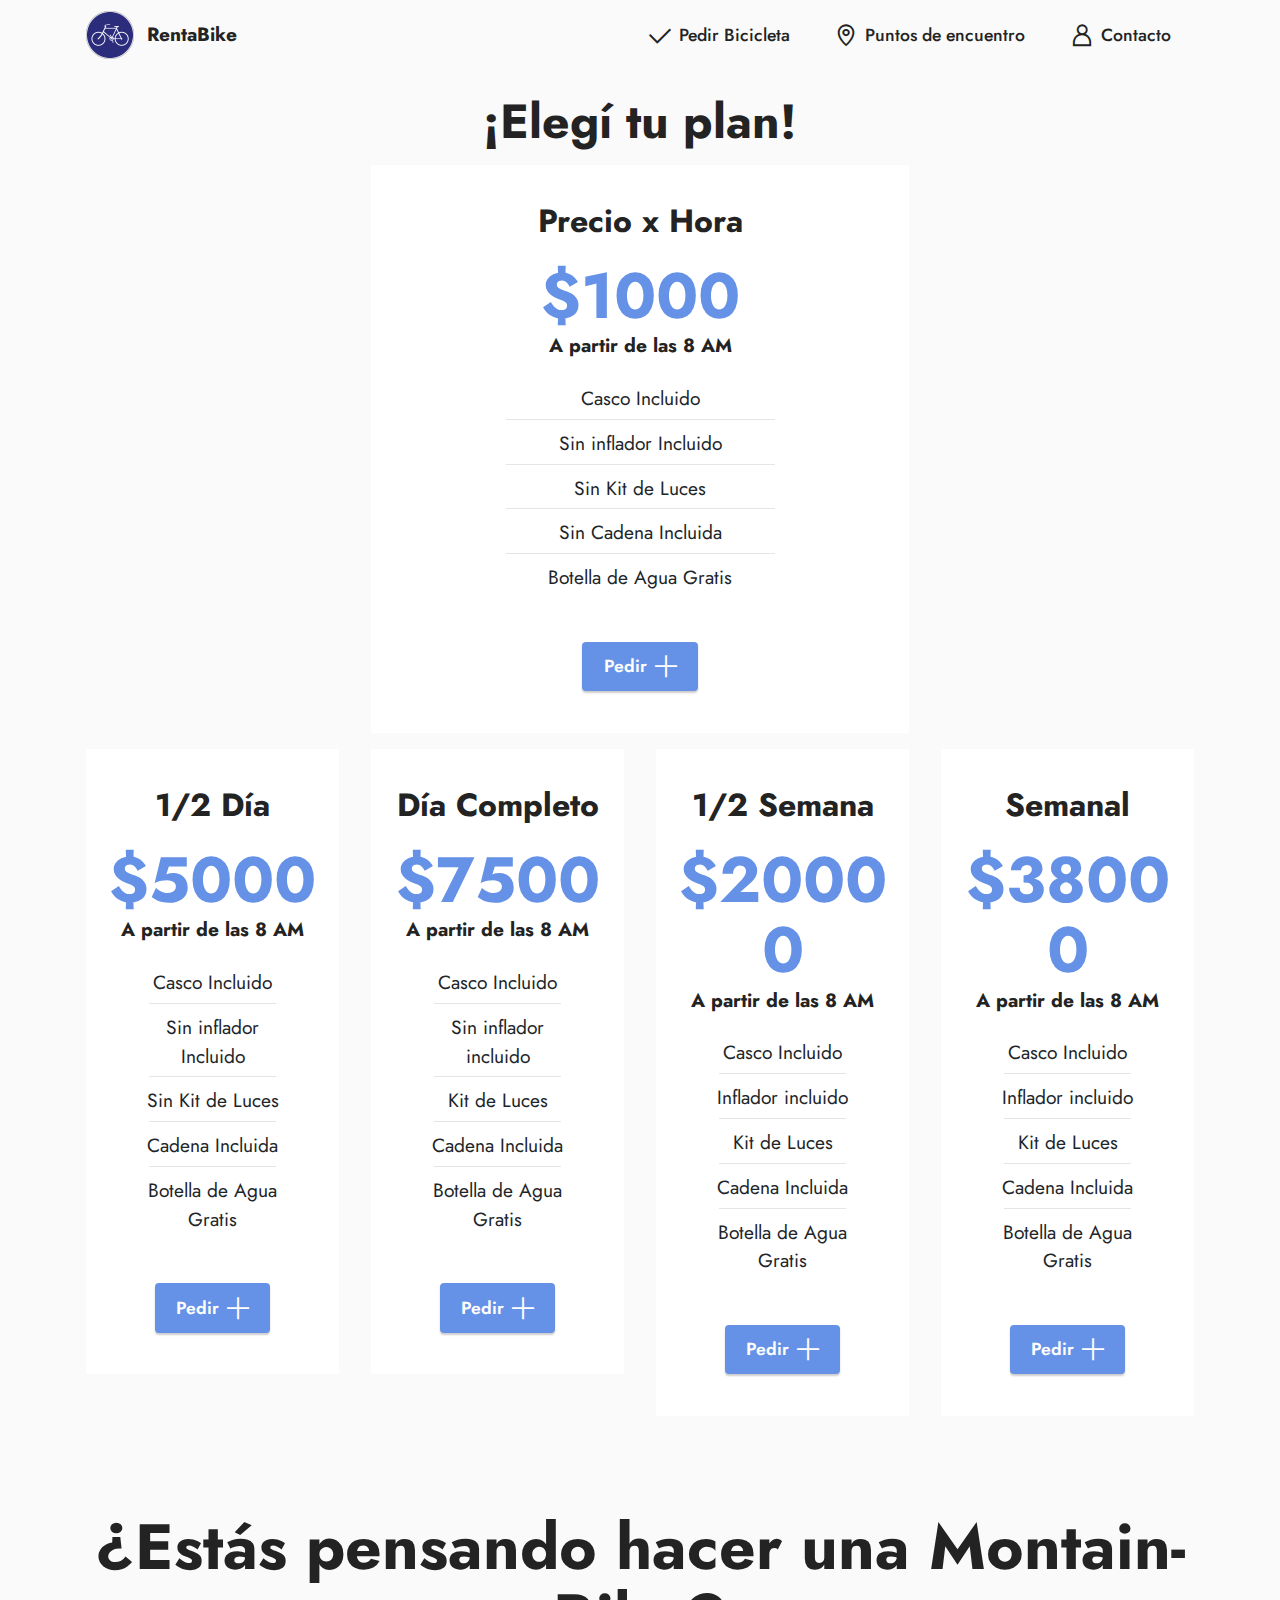
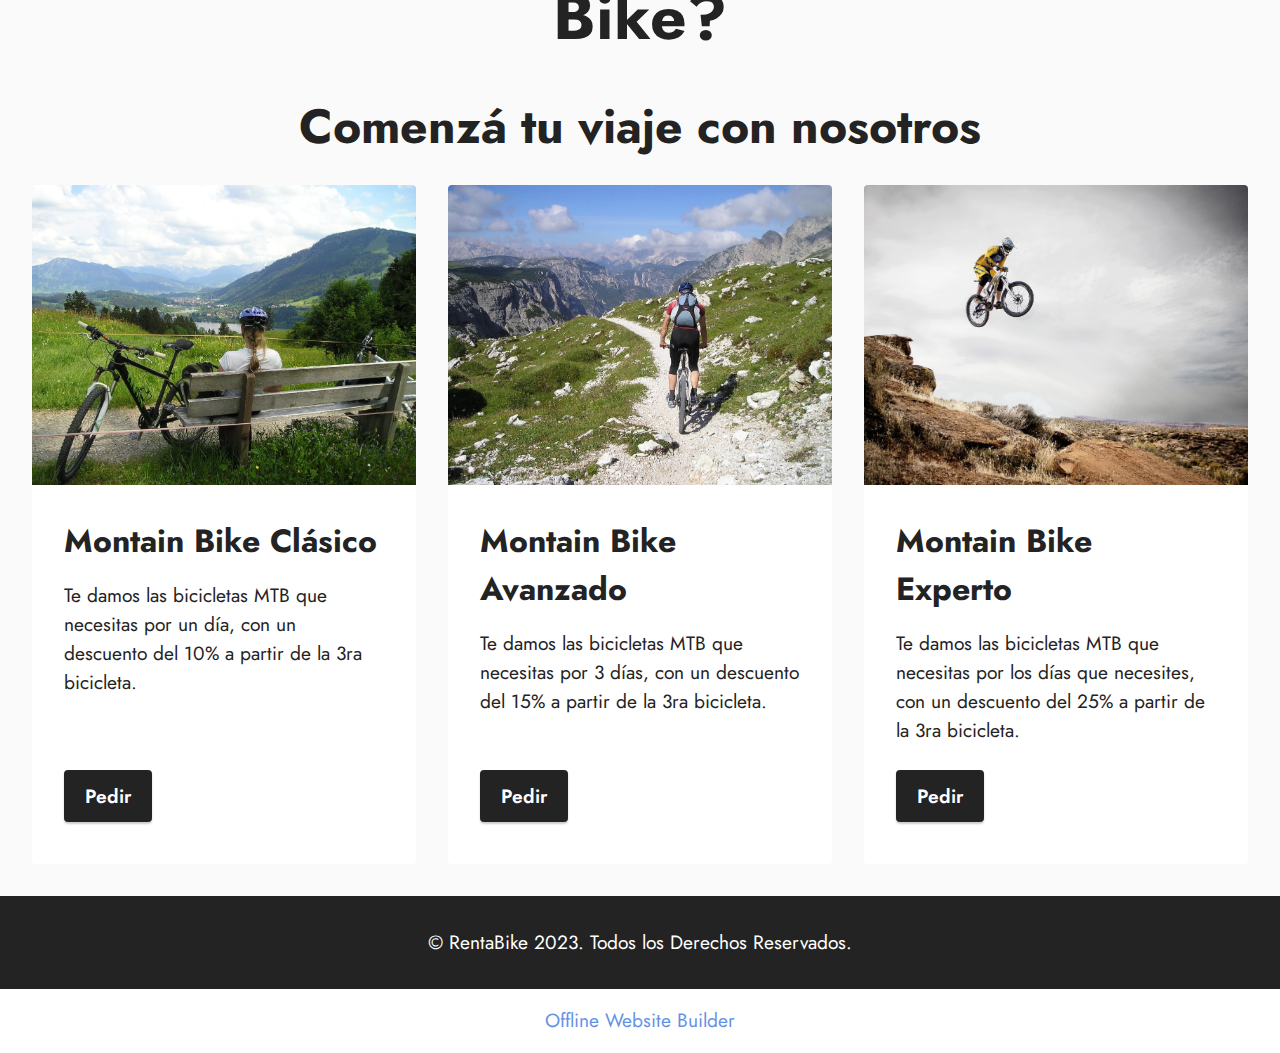
==== commit 04544479: "Update page1.html" ====
--- a/page1.html
+++ b/page1.html
@@ -98,7 +98,7 @@
                         <h6 class="plan-title mbr-fonts-style mb-3 display-5">
                             <strong>Precio x Hora</strong></h6>
                         <div class="plan-price">
-                            <p class="price mbr-fonts-style m-0 display-1"><strong>$1500</strong></p>
+                            <p class="price mbr-fonts-style m-0 display-1"><strong>$1000</strong></p>
                             <p class="price-term mbr-fonts-style mb-3 display-7"><strong>A partir de las 8 AM</strong></p>
                         </div>
                     </div>
@@ -312,4 +312,4 @@
   
   
 </body>
-</html>+</html>
